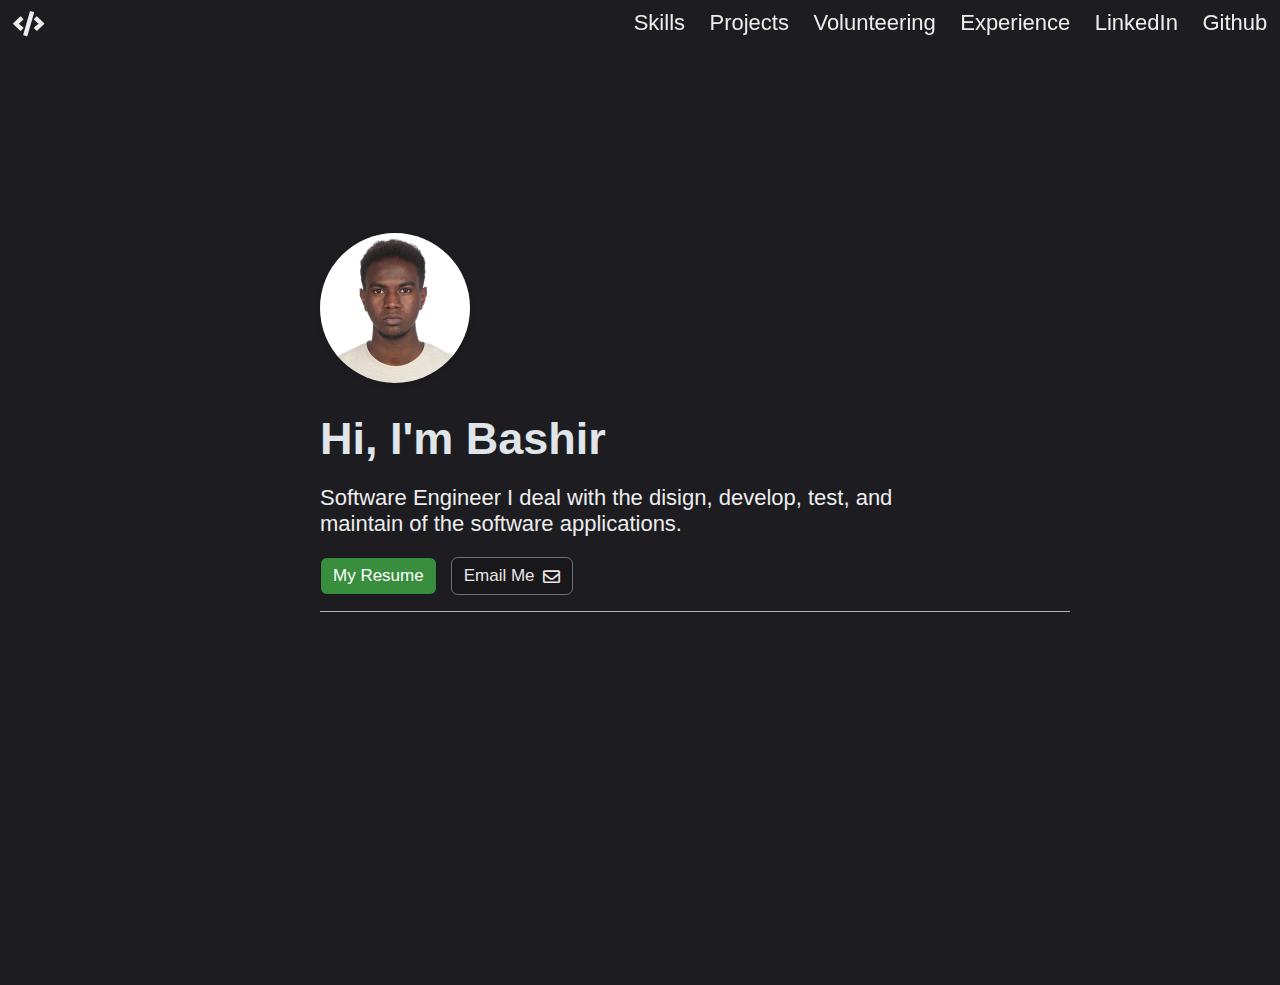
==== index.html @ 5d82745b "new pages 2" ====
<html lang="en">
<head>
    <meta charset="UTF-8">
    <meta name="viewport" content="width=device-width, initial-scale=1.0">
    <link rel="stylesheet" href="https://cdnjs.cloudflare.com/ajax/libs/font-awesome/5.15.4/css/all.min.css">
    <link rel="stylesheet" href="index.css">
    <link rel="stylesheet" href="page 2.html">
    
    <title>My new other portfolio</title>
</head>
<body>
    <header class="header">
        <a href="#" class="logo"><i class="fas fa-code"></i></a>

        <nav class="navbar">
            <a href="skills.html">Skills</a>
            <a href="projects.html">Projects</a>
            <a href="volunteering.html">Volunteering</a>
            <a href="experience.html">Experience</a>
            <a href="https://www.linkedin.com/in/bashir-adam-ahmed/" target="_blank">LinkedIn</a>
            <a href="https://github.com/BashirAdam" target="_blank">Github</a>
        </nav>
    </header>
    <section class="Home">
        <div class="home-content">
            <img src="IMG_2829.JPG" alt="Profile Picture" class="profile-photo">
            <h3>Hi, I'm Bashir</h3>
            <p>
                Software Engineer I deal with the disign, develop, test, and maintain of the software applications.
            </p>
            <div class="buttons">
                <a href="Bashir-210208999-internship.pdf" target="_blank" class="resume-link">
                    <button class="hire">
                        My Resume
                    </button>

                </a>
               
                <button class="email" onclick="openEmailApp()">
                    Email Me <i class="far fa-envelope"></i>
                </button>
            </div>
            <hr class="divider">
        </div>
    </section>

    

    <script>
       function openEmailApp() {
    window.location.href = "mailto:bashiradam219@gmail.com";
}

    </script>
    
    
</body>
</html>
---- index.css ----
@import url('https://fonts.googleapis.com/css2?family=Inter:ital,opsz,wght@0,14..32,100..900;1,14..32,100..900&family=Nunito:ital,wght@0,200..1000;1,200..1000&family=Parkinsans:wght@300..800&family=Roboto:wght@300;400;500;700&display=swap');

/* Remaining CSS */


* {
    margin: 0;
    padding: 0;
    font-family: 'Poppins' sans-serif;
}

body{
    background-color: #1d1d21;
    font-family: 'Poppins', sans-serif !important;
    padding-bottom: 250px;
    color: #ededed;
}
.header{
    
    position: fixed;
    top: 0;
    left: 0;
    width: 100%;
    padding: 10px 1%;
    background-color: transparent;
    display: flex;
    justify-content: space-between;
    align-items: center;
    z-index: 100;
    box-sizing: border-box;
}
.logo{
    font-size: 25px;
    color:#ededed;
    text-decoration: none;
    font-weight: 200;
}
.navbar a {
    font-size: 22px;
    color: #ededed;
    text-decoration: none;
    font-weight: 500;
    margin-left: 20px;
}
.navbar a :hover{
    color: #00abf0;
}
.profile-photo {
    display: block; /* Center the image in the parent container */
    margin:  30px ;
    margin-left: 0%; /* Add space below the image */
    width: 150px; /* Adjust width as needed */
    height: 150px; /* Maintain a square shape */
    border-radius: 50%; /* Make the image circular */
    object-fit: cover; /* Ensure the image fits nicely within the circle */
    box-shadow: 0 4px 6px rgba(0, 0, 0, 0.1); /* Optional: Add a subtle shadow for aesthetics */

}
.home{
    height: 65vh;
    display: flex;
    align-items: center;
    padding: 35 25%;
    margin-top: 80px;
}
.home-content{
    max-width: 600px;
}

.home-content h3{
    font-size: 45px;
    font-weight: 700;
    color: #dfe5e8;
    margin-bottom: 20px; 

}
.home-content p {
    margin-bottom: 20px; /* You can adjust this value as needed */
    font-size: 22px;
}

.divider {
    border: 0;
    height: 0.5px;
    background:rgb(186, 176, 176);
    margin: 1rem 0 0 ;
    width: 125%;
    
}
/* Styling the button container */
.buttons {
    display: flex;
    gap: 14px; /* Adds space between buttons */
}

/* General button styles */
.buttons button {
    font-size: 17px;
    padding: 8px 12px; /* Adjusts size for spacing */
    border-radius: 7px; /* Rounds the corners */
    display: flex; /* Aligns content within the button */
    align-items: center; /* Centers text and icon vertically */
    gap: 8px; /* Adds space between text and icons */
    cursor: pointer; /* Changes cursor to pointer on hover */
    transition: all 0.3s ease; /* Smooth transition for hover effects */
}

/* Specific styling for the "Hire Me" button */
.buttons button.hire {
    color: #fff;
    background: #388E3C; /* Green background */
    border: 1px solid #171717; /* Dark border */
}

.buttons button.hire:hover {
    background: #4CAF50; /* Lighter green on hover */
}

/* Specific styling for the "Email Me" button */
.buttons button.email {
    color: #ede5e5; /* Light gray text */
    border: 1px solid #707076; /* Dark border */
    background: #18181B;/* Dark background */
}

.buttons button.email:hover {
    background: #000; /* Black background on hover */
}
/* Ensure no underline or extra spacing on the anchor */
.resume-link {
    text-decoration: none; /* Remove underline from <a> */
    display: inline-block; /* Keep the button aligned */
    border: none; /* Remove any border that might show */
    outline: none; /* Remove outline effect */
}

/* Prevent unwanted styles from cascading */
.resume-link button {
    all: unset; /* Reset inherited styles */
    display: flex;
    align-items: center;
    justify-content: center;
    font-size: 17px;
    padding: 8px 12px;
    border-radius: 7px;
    background: #388E3C;
    color: #fff;
    border: 1px solid #171717;
    cursor: pointer;
    transition: all 0.3s ease;
}

/* Keep hover effect intact */
.resume-link button:hover {
    background: #4CAF50;
}


@page {
	size: auto;
	margin: 20mm 0 20mm 0;
}
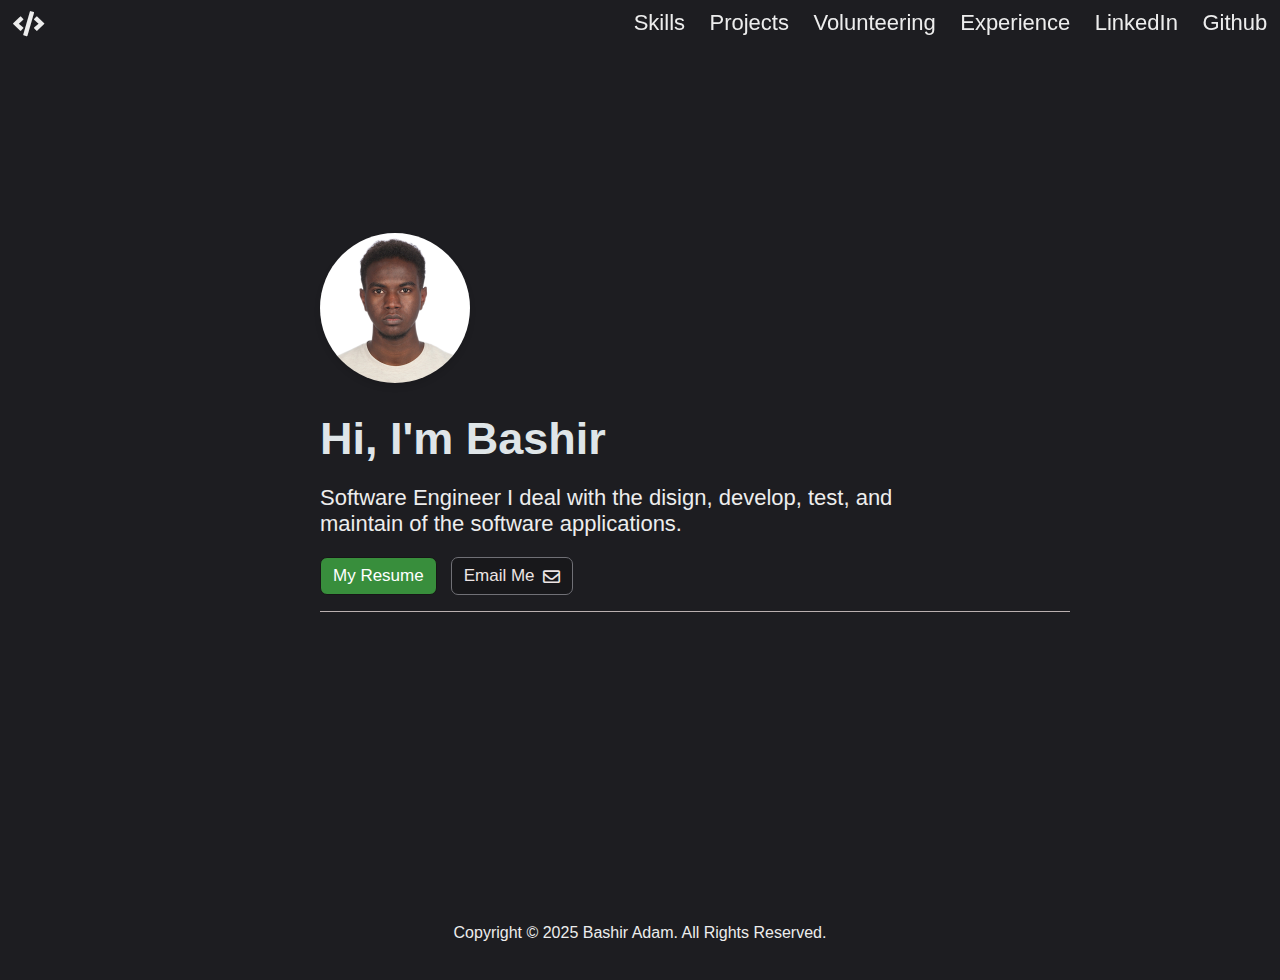
==== commit aca1db98: "new update" ====
--- a/index.html
+++ b/index.html
@@ -6,10 +6,11 @@
     <link rel="stylesheet" href="index.css">
     <link rel="stylesheet" href="page 2.html">
     
+    
     <title>My new other portfolio</title>
 </head>
 <body>
-    <header class="header">
+    <header class="header" id="navbar">
         <a href="#" class="logo"><i class="fas fa-code"></i></a>
 
         <nav class="navbar">
@@ -43,15 +44,20 @@
             <hr class="divider">
         </div>
     </section>
+    
 
-    
 
     <script>
        function openEmailApp() {
     window.location.href = "mailto:bashiradam219@gmail.com";
 }
 
+
     </script>
+    <footer>
+        <p>Copyright &#169; 2025 Bashir Adam. All Rights Reserved.</p>
+    </footer>
+    <script src="index.js"></script>
     
     
 </body>
--- a/index.css
+++ b/index.css
@@ -8,6 +8,12 @@
     padding: 0;
     font-family: 'Poppins' sans-serif;
 }
+html, body {
+    margin: 0;
+    padding: 0;
+    height: 100%; /* Takes up full height */
+    box-sizing: border-box;
+  }
 
 body{
     background-color: #1d1d21;
@@ -28,6 +34,10 @@
     align-items: center;
     z-index: 100;
     box-sizing: border-box;
+    transition: transform 0.3s ease-in-out
+}
+.header.hidden {
+    transform: translateY(-100%); /* Move navbar offscreen */
 }
 .logo{
     font-size: 25px;
@@ -159,4 +169,19 @@
 @page {
 	size: auto;
 	margin: 20mm 0 20mm 0;
-}+}
+
+footer {
+    height: 26vh;
+    margin: 0 1rem;
+    position: relative;
+  }
+  
+  footer p {
+    position: absolute;
+    bottom: 1.7rem; 
+    width: 100%;
+    text-align: center;
+    margin: 0;
+  }
+  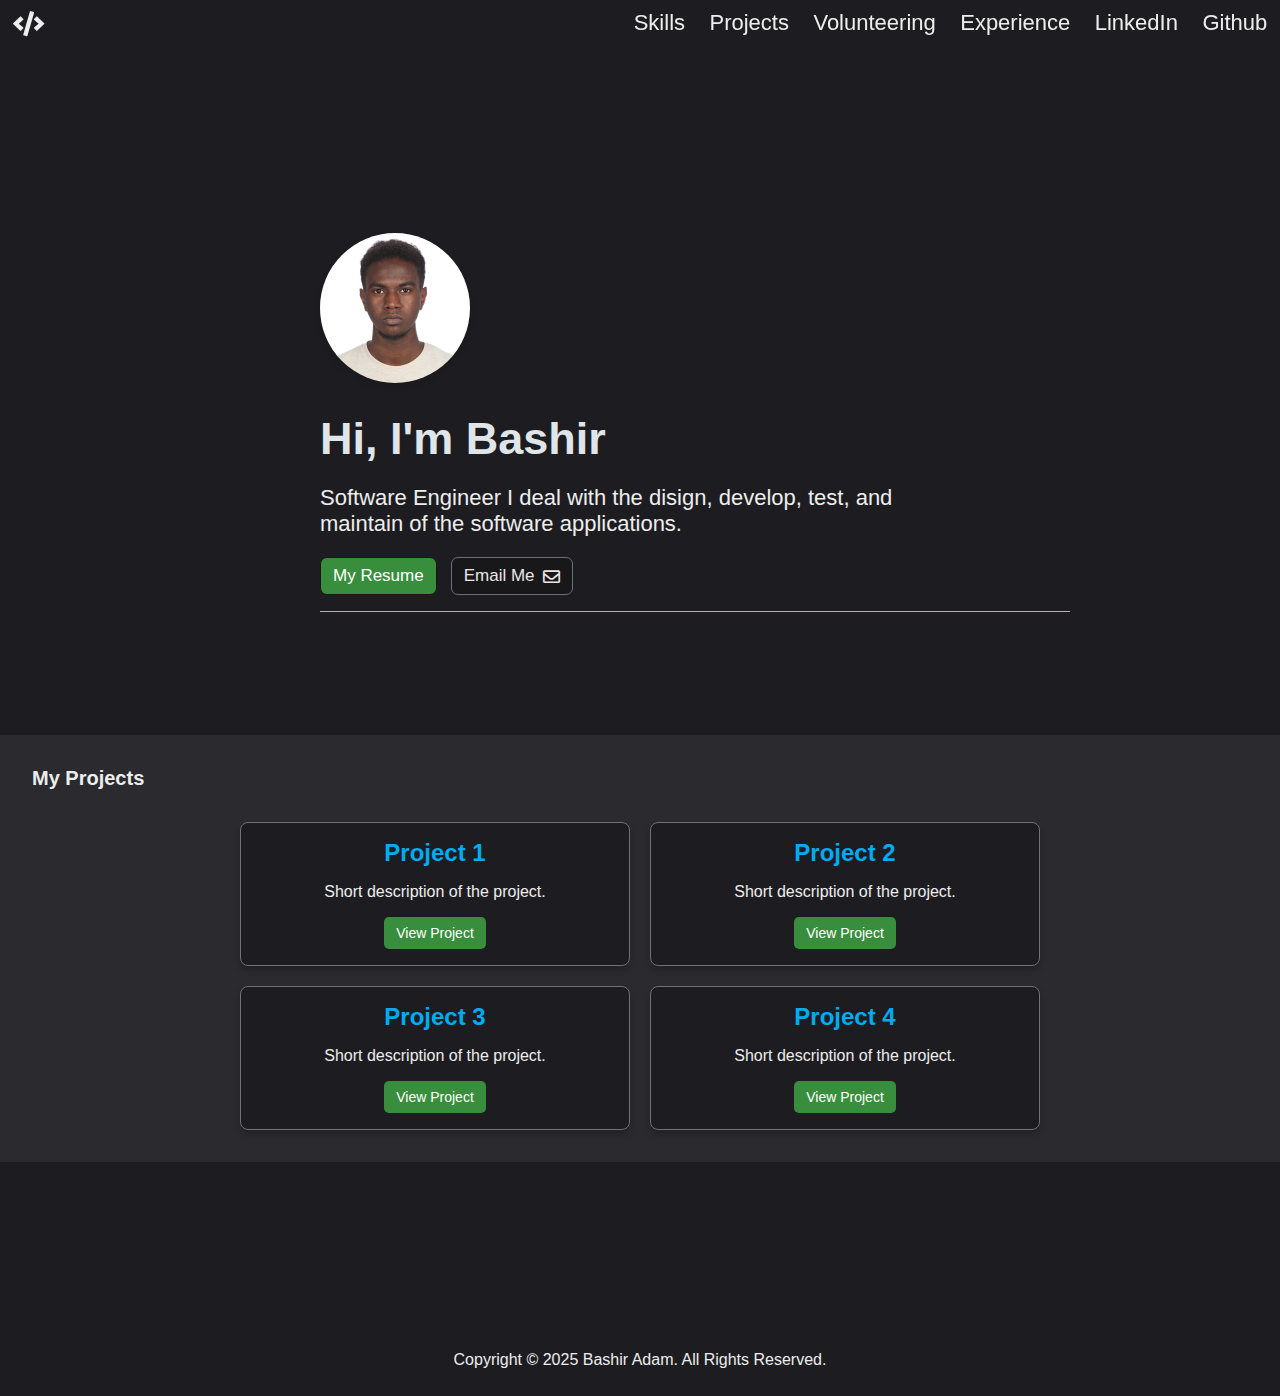
==== commit b007c3e1: "this is new update adding projects section" ====
--- a/index.html
+++ b/index.html
@@ -44,6 +44,31 @@
             <hr class="divider">
         </div>
     </section>
+    <section class="projects">
+        <h2>My Projects</h2>
+        <div class="project-container">
+            <div class="project">
+                <h3>Project 1</h3>
+                <p>Short description of the project.</p>
+                <a href="#" class="project-link">View Project</a>
+            </div>
+            <div class="project">
+                <h3>Project 2</h3>
+                <p>Short description of the project.</p>
+                <a href="#" class="project-link">View Project</a>
+            </div>
+            <div class="project">
+                <h3>Project 3</h3>
+                <p>Short description of the project.</p>
+                <a href="#" class="project-link">View Project</a>
+            </div>
+            <div class="project">
+                <h3>Project 4</h3>
+                <p>Short description of the project.</p>
+                <a href="#" class="project-link">View Project</a>
+            </div>
+        </div>
+    </section>
     
 
 
@@ -51,6 +76,7 @@
        function openEmailApp() {
     window.location.href = "mailto:bashiradam219@gmail.com";
 }
+
 
 
     </script>
--- a/index.css
+++ b/index.css
@@ -184,4 +184,76 @@
     text-align: center;
     margin: 0;
   }
-  +  .projects {
+    padding: 2rem 1rem;
+    text-align: center;
+    color: #ededed;
+    background-color: #2a2a2f; /* Optional background color */
+}
+
+.projects h2 {
+    font-size: 20px;
+    margin-bottom: 2rem;
+    font-weight: 700;
+    text-align: left;
+    margin-left: 1rem;
+    color: #ededed;
+}
+
+.project-container {
+    display: grid; /* Use grid layout for precise control */
+    grid-template-columns: repeat(2, 1fr); /* Two columns */
+    gap: 20px; /* Space between cards */
+    justify-content: center;
+    margin: 0 auto;
+    max-width: 800px;
+    padding: 0 1 rem;
+}
+
+.project {
+    background-color: #1d1d21; /* Dark card background */
+    border: 1px solid #707076;
+    border-radius: 8px;
+    padding: 1rem;
+    box-shadow: 0 4px 6px rgba(0, 0, 0, 0.2);
+    transition: transform 0.3s ease, box-shadow 0.3s ease;
+}
+
+.project:hover {
+    transform: translateY(-5px); /* Lift on hover */
+    box-shadow: 0 8px 12px rgba(0, 0, 0, 0.3);
+}
+
+
+.project h3 {
+    font-size: 24px;
+    margin-bottom: 1rem;
+    color: #00abf0; /* Highlight color */
+}
+
+.project p {
+    font-size: 16px;
+    margin-bottom: 1rem;
+}
+
+.project-link {
+    display: inline-block;
+    padding: 8px 12px;
+    background-color: #388E3C;
+    color: #fff;
+    text-decoration: none;
+    border-radius: 5px;
+    font-size: 14px;
+    transition: background-color 0.3s ease;
+}
+
+.project-link:hover {
+    background-color: #4CAF50;
+}
+
+/* Responsive layout for smaller screens */
+@media (max-width: 768px) {
+    .project-container {
+        grid-template-columns: 1fr; /* One column on smaller screens */
+    }
+}
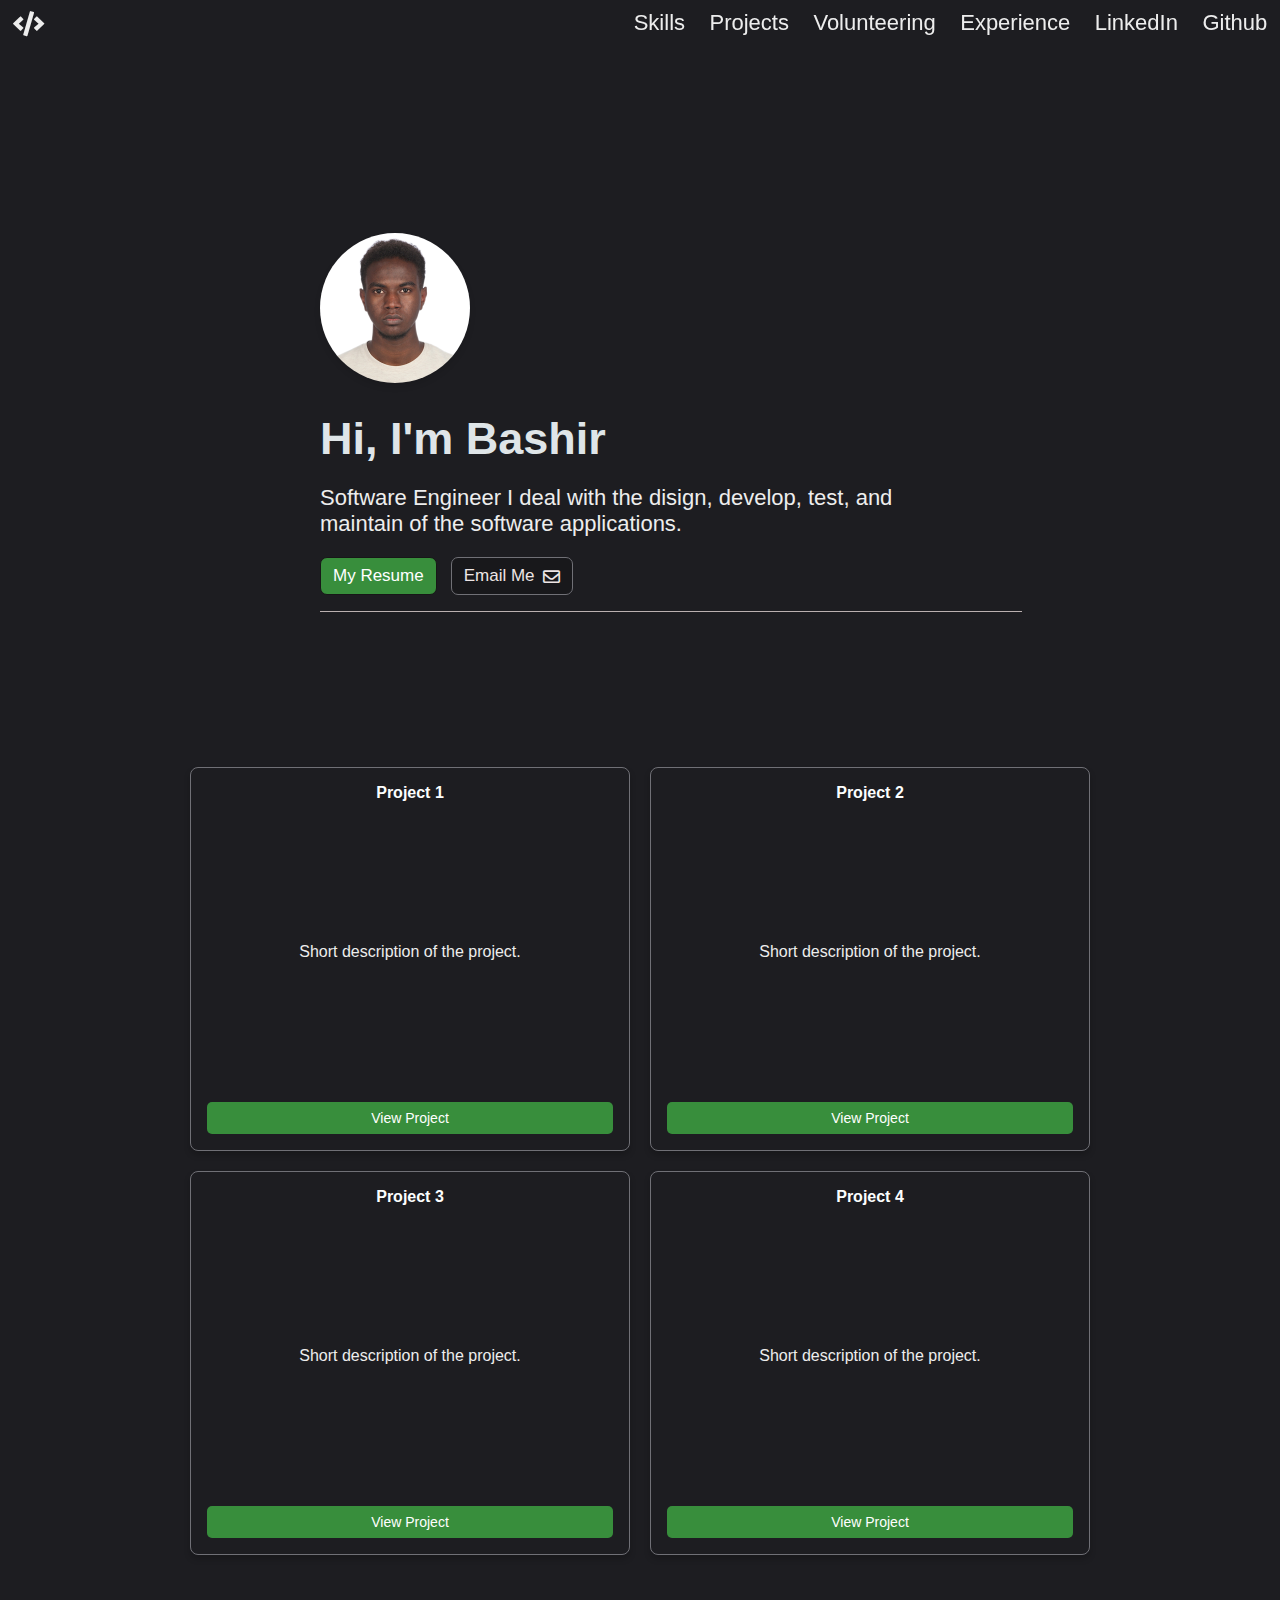
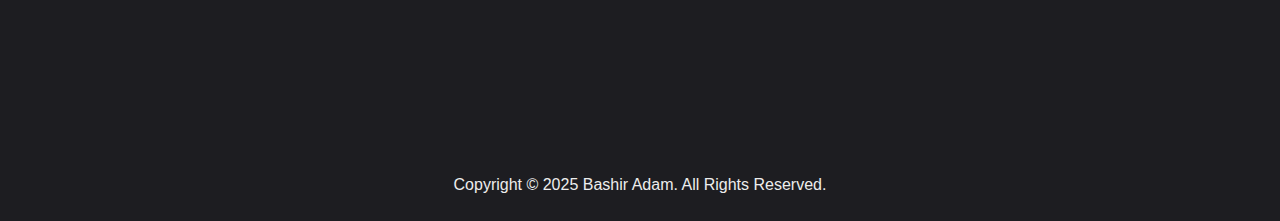
==== commit 4e0b59ba: "delet the h2" ====
--- a/index.html
+++ b/index.html
@@ -45,7 +45,7 @@
         </div>
     </section>
     <section class="projects">
-        <h2>My Projects</h2>
+        
         <div class="project-container">
             <div class="project">
                 <h3>Project 1</h3>
--- a/index.css
+++ b/index.css
@@ -94,7 +94,7 @@
     height: 0.5px;
     background:rgb(186, 176, 176);
     margin: 1rem 0 0 ;
-    width: 125%;
+    width: 117%;
     
 }
 /* Styling the button container */
@@ -185,20 +185,14 @@
     margin: 0;
   }
   .projects {
+    margin: 0 auto;
+    max-width: 1000px;
     padding: 2rem 1rem;
     text-align: center;
     color: #ededed;
-    background-color: #2a2a2f; /* Optional background color */
-}
-
-.projects h2 {
-    font-size: 20px;
-    margin-bottom: 2rem;
-    font-weight: 700;
-    text-align: left;
-    margin-left: 1rem;
-    color: #ededed;
-}
+    background-color: #1d1d21; /* Optional background color */
+}
+
 
 .project-container {
     display: grid; /* Use grid layout for precise control */
@@ -206,17 +200,24 @@
     gap: 20px; /* Space between cards */
     justify-content: center;
     margin: 0 auto;
-    max-width: 800px;
-    padding: 0 1 rem;
+    max-width: 900px;
+    padding: 0;
 }
 
 .project {
+    margin: 0;
+    padding: 1rem;
+
     background-color: #1d1d21; /* Dark card background */
     border: 1px solid #707076;
     border-radius: 8px;
     padding: 1rem;
     box-shadow: 0 4px 6px rgba(0, 0, 0, 0.2);
     transition: transform 0.3s ease, box-shadow 0.3s ease;
+    min-height: 350px; /* Increase the height of the project card */
+    display: flex;
+    flex-direction: column;
+    justify-content: space-between;
 }
 
 .project:hover {
@@ -226,9 +227,9 @@
 
 
 .project h3 {
-    font-size: 24px;
+    font-size: 16px;
     margin-bottom: 1rem;
-    color: #00abf0; /* Highlight color */
+    color: #fcfefe; /* Highlight color */
 }
 
 .project p {
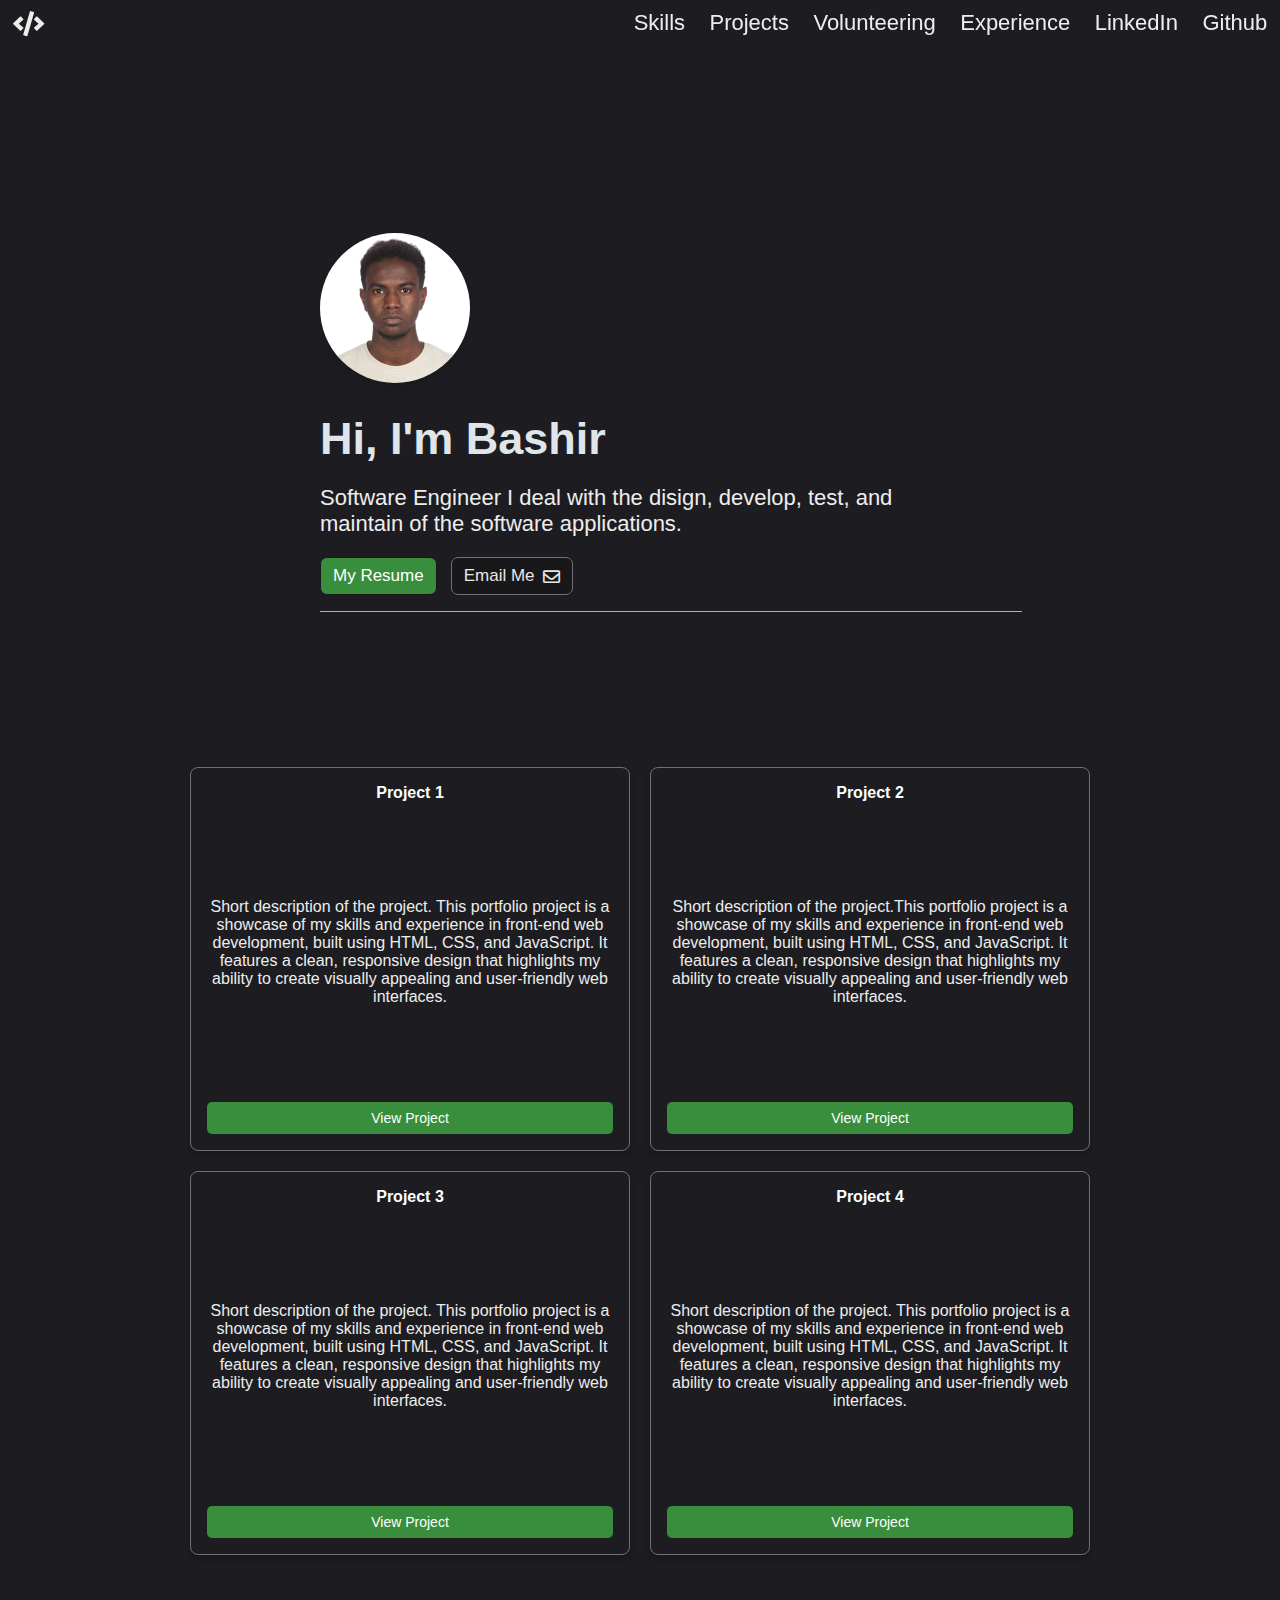
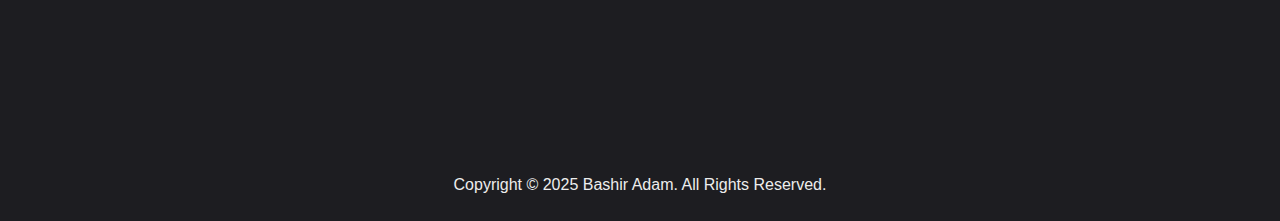
==== commit 4d670326: "adding description to the projects" ====
--- a/index.html
+++ b/index.html
@@ -49,22 +49,22 @@
         <div class="project-container">
             <div class="project">
                 <h3>Project 1</h3>
-                <p>Short description of the project.</p>
+                <p>Short description of the project. This portfolio project is a showcase of my skills and experience in front-end web development, built using HTML, CSS, and JavaScript. It features a clean, responsive design that highlights my ability to create visually appealing and user-friendly web interfaces.</p>
                 <a href="#" class="project-link">View Project</a>
             </div>
             <div class="project">
                 <h3>Project 2</h3>
-                <p>Short description of the project.</p>
+                <p>Short description of the project.This portfolio project is a showcase of my skills and experience in front-end web development, built using HTML, CSS, and JavaScript. It features a clean, responsive design that highlights my ability to create visually appealing and user-friendly web interfaces.</p>
                 <a href="#" class="project-link">View Project</a>
             </div>
             <div class="project">
                 <h3>Project 3</h3>
-                <p>Short description of the project.</p>
+                <p>Short description of the project. This portfolio project is a showcase of my skills and experience in front-end web development, built using HTML, CSS, and JavaScript. It features a clean, responsive design that highlights my ability to create visually appealing and user-friendly web interfaces.</p>
                 <a href="#" class="project-link">View Project</a>
             </div>
             <div class="project">
                 <h3>Project 4</h3>
-                <p>Short description of the project.</p>
+                <p>Short description of the project. This portfolio project is a showcase of my skills and experience in front-end web development, built using HTML, CSS, and JavaScript. It features a clean, responsive design that highlights my ability to create visually appealing and user-friendly web interfaces.</p>
                 <a href="#" class="project-link">View Project</a>
             </div>
         </div>
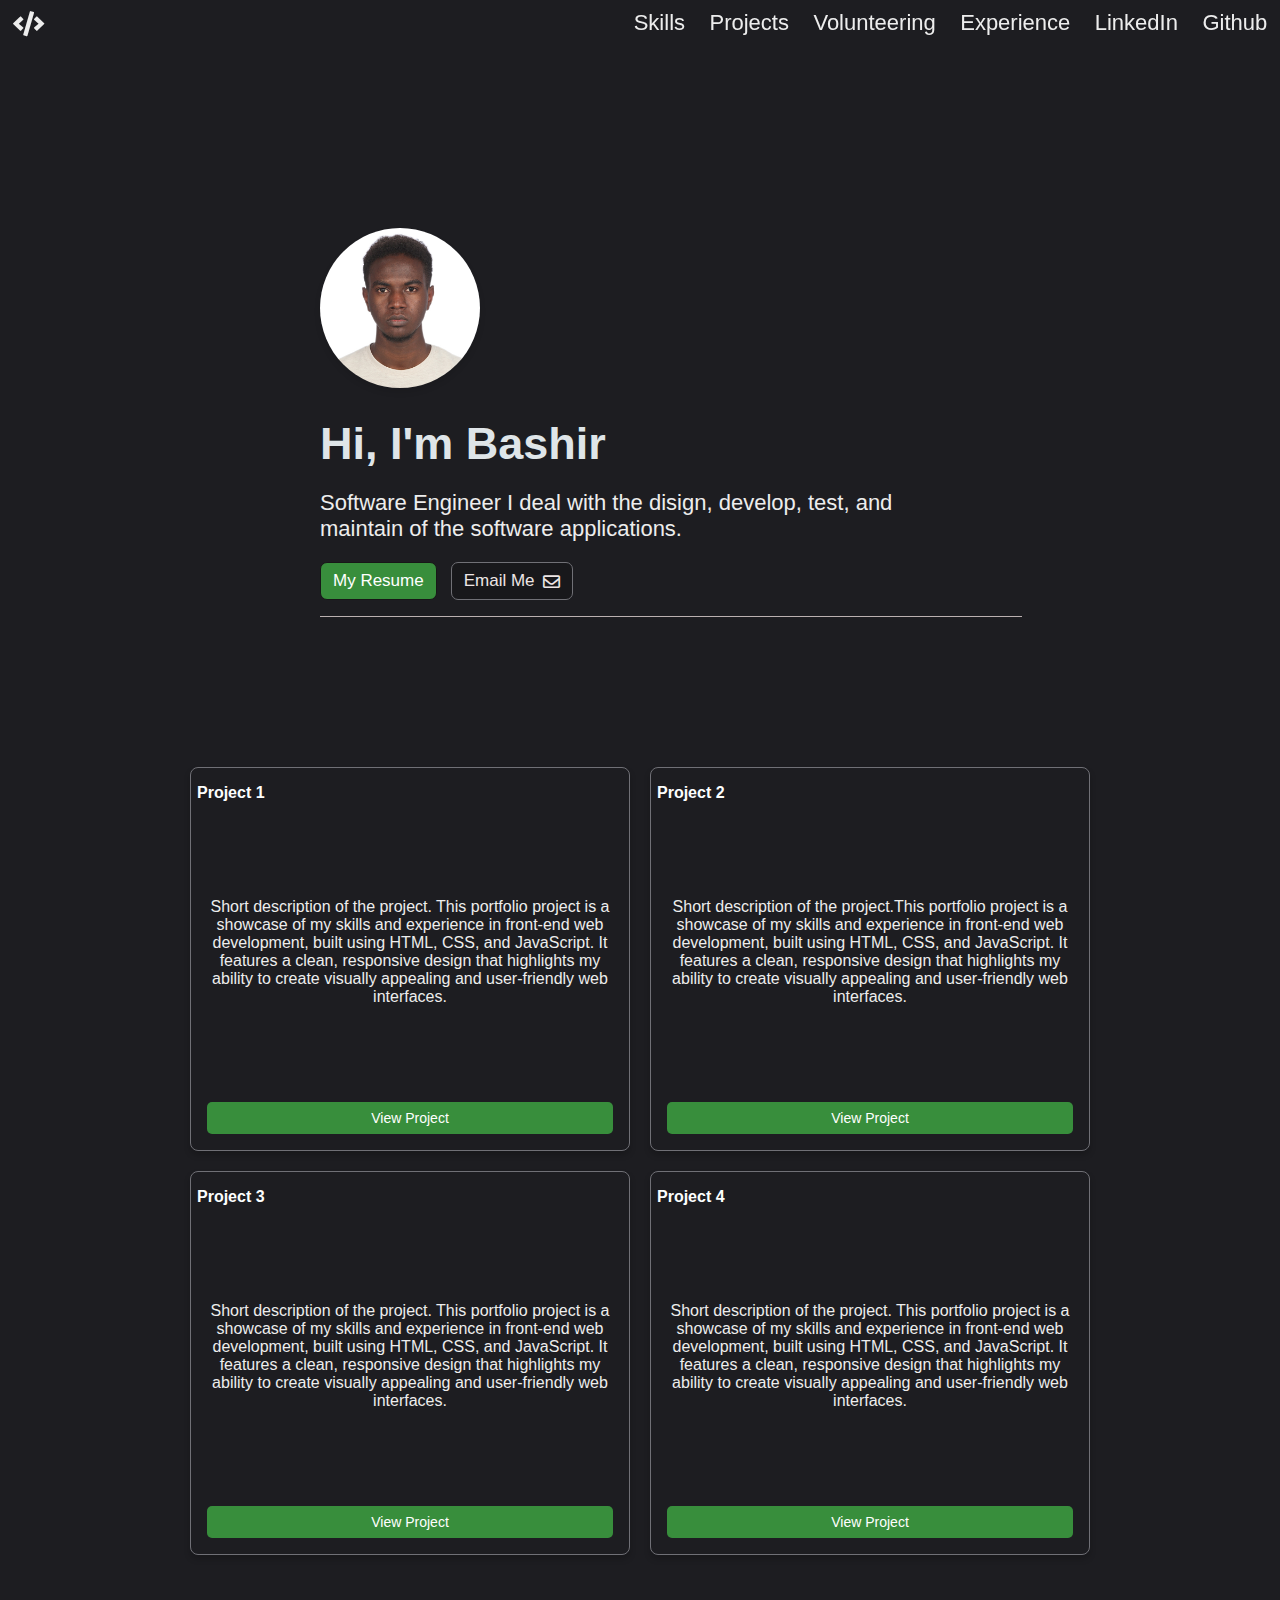
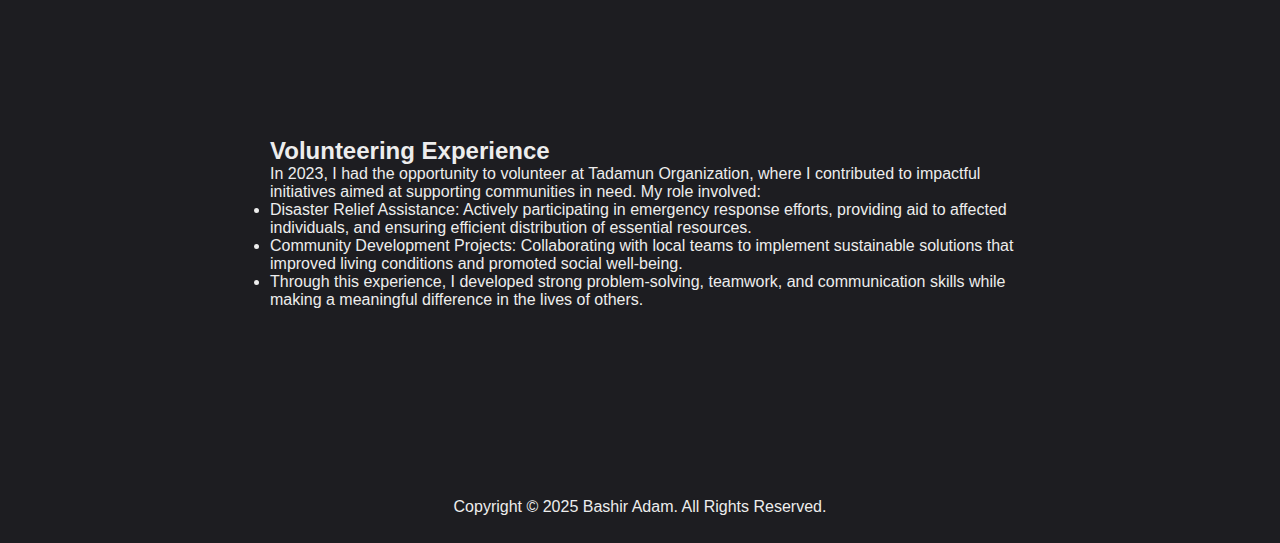
==== commit 4cc5239e: "not that much" ====
--- a/index.html
+++ b/index.html
@@ -69,7 +69,18 @@
             </div>
         </div>
     </section>
-    
+    <section class="volunteering">
+        <ul style="margin-top: 150px; padding-left: 270px; padding-right: 250px;">
+            <h2><strong>Volunteering Experience</strong></h2>
+            <p>
+                In 2023, I had the opportunity to volunteer at Tadamun Organization, where I contributed to impactful initiatives aimed at supporting communities in need. My role involved:
+
+            </p>
+            <li>Disaster Relief Assistance: Actively participating in emergency response efforts, providing aid to affected individuals, and ensuring efficient distribution of essential resources.</li>
+            <li>Community Development Projects: Collaborating with local teams to implement sustainable solutions that improved living conditions and promoted social well-being.</li>
+            <li>Through this experience, I developed strong problem-solving, teamwork, and communication skills while making a meaningful difference in the lives of others.</li>
+        </ul>
+    </section>
 
 
     <script>
--- a/index.css
+++ b/index.css
@@ -59,8 +59,8 @@
     display: block; /* Center the image in the parent container */
     margin:  30px ;
     margin-left: 0%; /* Add space below the image */
-    width: 150px; /* Adjust width as needed */
-    height: 150px; /* Maintain a square shape */
+    width: 160px; /* Adjust width as needed */
+    height: 160px; /* Maintain a square shape */
     border-radius: 50%; /* Make the image circular */
     object-fit: cover; /* Ensure the image fits nicely within the circle */
     box-shadow: 0 4px 6px rgba(0, 0, 0, 0.1); /* Optional: Add a subtle shadow for aesthetics */
@@ -230,6 +230,8 @@
     font-size: 16px;
     margin-bottom: 1rem;
     color: #fcfefe; /* Highlight color */
+    margin-left: -10px; /* Moves title to the left */
+    text-align: left; 
 }
 
 .project p {
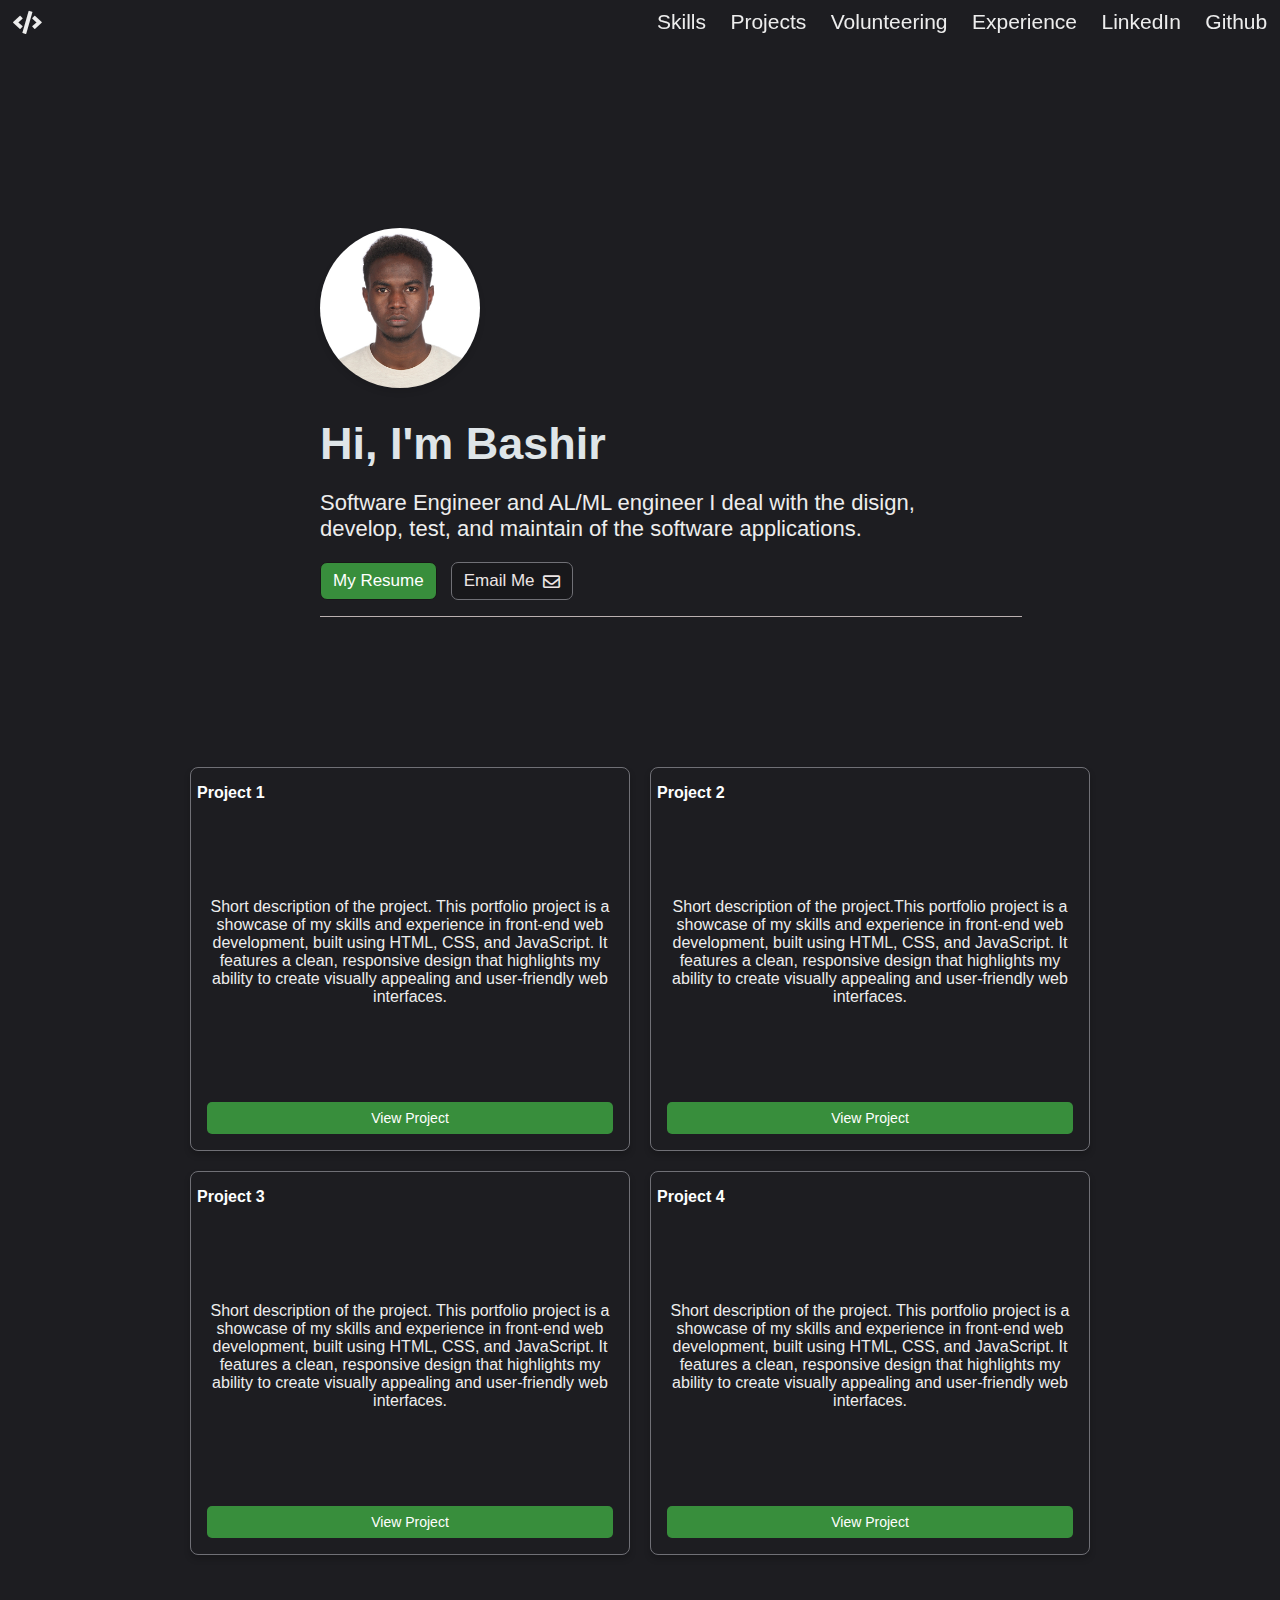
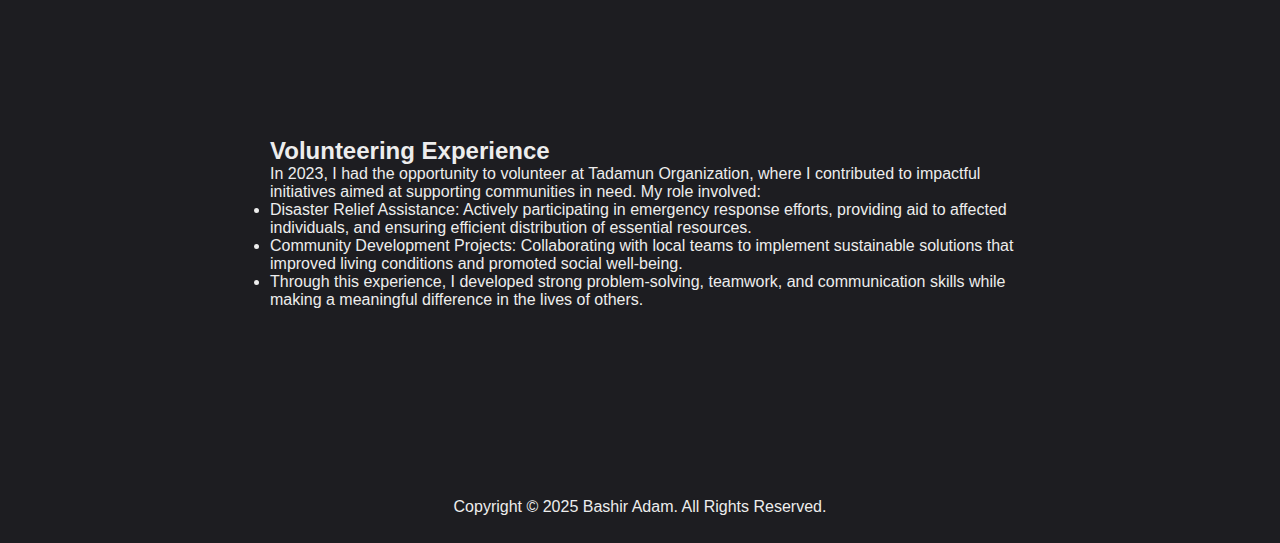
==== commit 04344d82: "add some info in the about me" ====
--- a/index.html
+++ b/index.html
@@ -22,12 +22,29 @@
             <a href="https://github.com/BashirAdam" target="_blank">Github</a>
         </nav>
     </header>
+    <script>
+        let lastScrollPosition = 0; // Track the last scroll position
+        const navbar = document.getElementById("navbar");
+    
+        window.addEventListener("scroll", () => {
+            const currentScrollPosition = window.scrollY;
+    
+            // Hide navbar when scrolling down and show only at the top
+            if (currentScrollPosition > lastScrollPosition && currentScrollPosition > 0) {
+                navbar.style.transform = "translateY(-100%)"; // Move navbar off-screen
+            } else if (currentScrollPosition === 0) {
+                navbar.style.transform = "translateY(0)"; // Show navbar at the top
+            }
+    
+            lastScrollPosition = currentScrollPosition;
+        });
+    </script>
     <section class="Home">
         <div class="home-content">
             <img src="IMG_2829.JPG" alt="Profile Picture" class="profile-photo">
             <h3>Hi, I'm Bashir</h3>
             <p>
-                Software Engineer I deal with the disign, develop, test, and maintain of the software applications.
+                Software Engineer and AL/ML engineer I deal with the disign, develop, test, and maintain of the software applications.
             </p>
             <div class="buttons">
                 <a href="Bashir-210208999-internship.pdf" target="_blank" class="resume-link">
--- a/index.css
+++ b/index.css
@@ -40,13 +40,13 @@
     transform: translateY(-100%); /* Move navbar offscreen */
 }
 .logo{
-    font-size: 25px;
+    font-size: 23px;
     color:#ededed;
     text-decoration: none;
     font-weight: 200;
 }
 .navbar a {
-    font-size: 22px;
+    font-size: 21px;
     color: #ededed;
     text-decoration: none;
     font-weight: 500;
